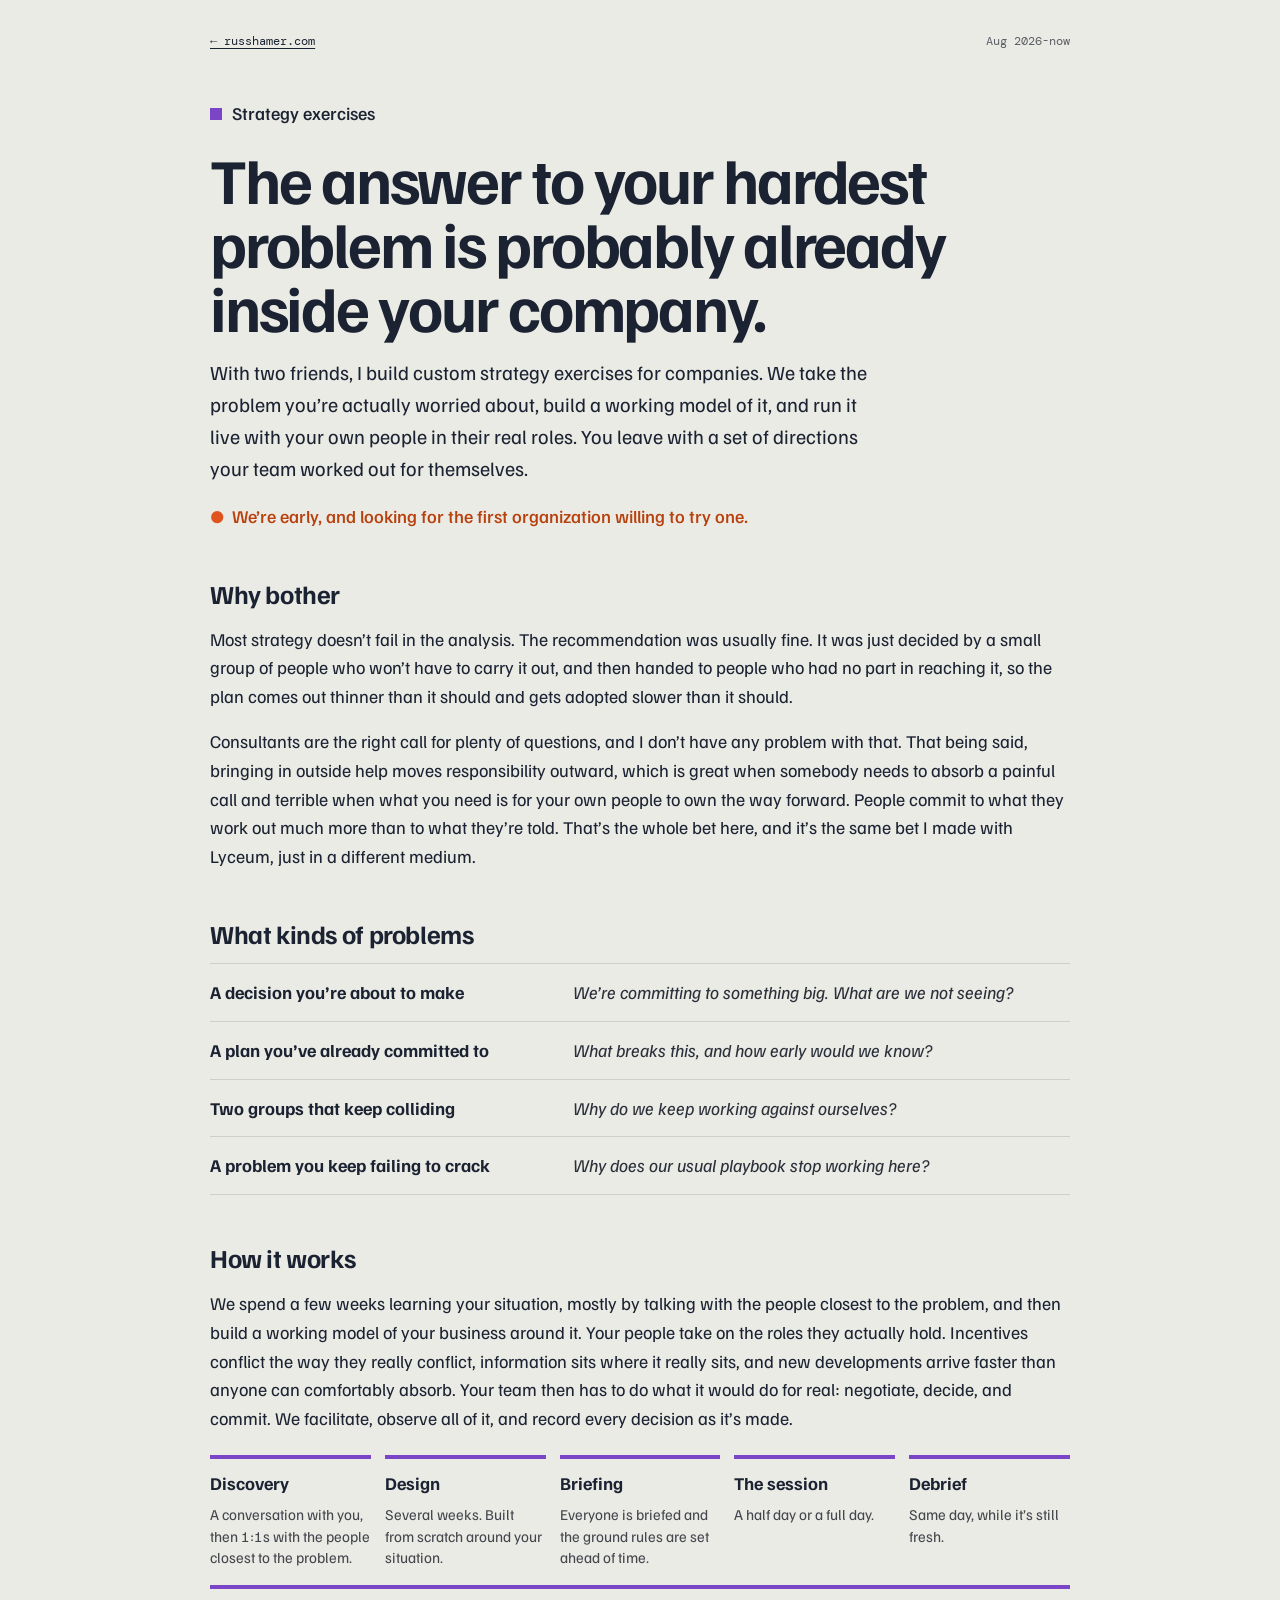
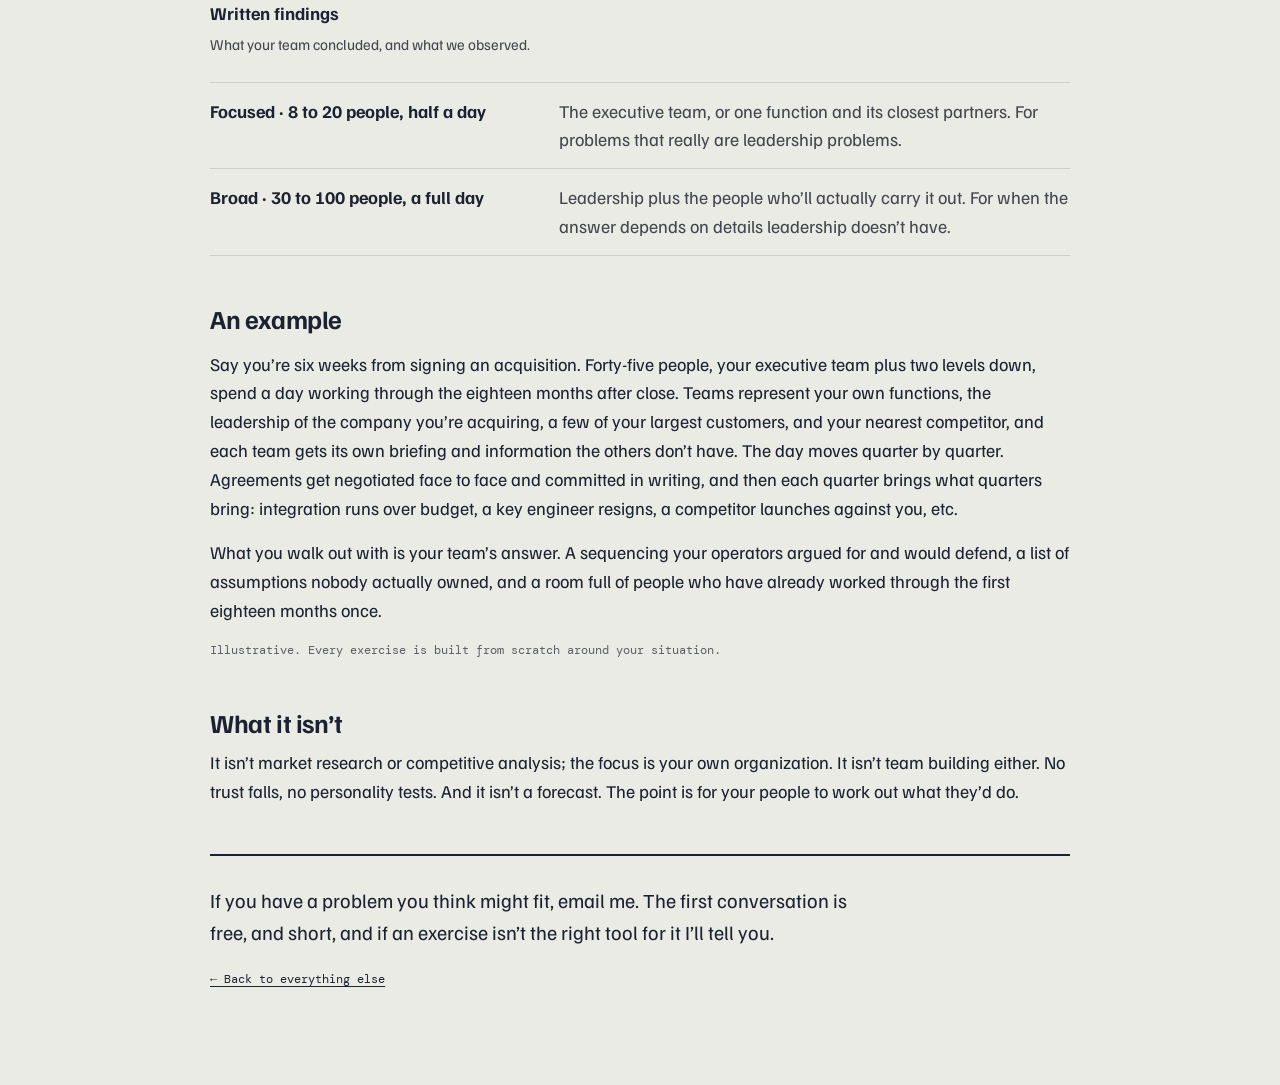
==== pages/strategy-exercises/index.html @ 643bf3dc "Build russhamer.com from the design handoff Static site generated from content/site.json by a no-dep" ====
<!doctype html>
<html lang="en">
<head>
<meta charset="utf-8">
<meta name="viewport" content="width=device-width, initial-scale=1">
<title>Strategy exercises · Russ Hamer</title>
<meta name="description" content="The answer to your hardest problem is probably already inside your company.">
<meta property="og:type" content="website">
<meta property="og:title" content="Strategy exercises · Russ Hamer">
<meta property="og:description" content="The answer to your hardest problem is probably already inside your company.">
<meta property="og:url" content="https://russhamer.com/strategy-exercises/">
<meta name="twitter:card" content="summary">
<link rel="canonical" href="https://russhamer.com/strategy-exercises/">
<link rel="icon" href="../assets/favicon.svg" type="image/svg+xml">
<link rel="preconnect" href="https://fonts.googleapis.com">
<link rel="preconnect" href="https://fonts.gstatic.com" crossorigin>
<link rel="stylesheet" href="https://fonts.googleapis.com/css2?family=Familjen+Grotesk:ital,wght@0,400;0,500;0,700;1,400&amp;family=DM+Mono:wght@400;500&amp;display=swap">
<style>
/* Values come from design-reference/strategy-exercises.dc.html. */
html{background:#ebebe5}
body{margin:0;background:#ebebe5;color:#1b2232;font-family:'Familjen Grotesk','Helvetica Neue',sans-serif;font-size:18px;line-height:1.6}
a{color:#1b2232;text-decoration-thickness:1px;text-underline-offset:3px}a:hover{color:#7a45c7}
:focus-visible{outline:2px solid #1b2232;outline-offset:3px}
p{margin:0}
.mono{font-family:'DM Mono',ui-monospace,monospace;font-size:12px}
.wrap{max-width:860px;margin:0 auto;padding:32px 22px 96px;display:flex;flex-direction:column;gap:48px}
nav{display:flex;justify-content:space-between;flex-wrap:wrap;gap:8px}
nav a,.back a{display:inline-block;padding:12px 0;margin:-12px 0}
header{display:flex;flex-direction:column;gap:18px}
.kicker{display:flex;align-items:center;gap:10px;font-weight:500}
.kicker span{width:12px;height:12px;background:#7a45c7;display:inline-block}
h1{margin:0;font-size:clamp(36px,5.6vw,64px);line-height:1;letter-spacing:-0.035em;font-weight:700}
.lede{font-size:20px;max-width:680px}
.looking{display:inline-flex;align-items:center;gap:8px;color:#b8410e;font-weight:500}
.looking span{color:#e0531f}
section{display:flex;flex-direction:column;gap:16px}
.h2{margin:0;font-size:26px;line-height:1.15;letter-spacing:-0.015em;font-weight:700}
.rows{display:flex;flex-direction:column}
.row{display:flex;flex-wrap:wrap;gap:4px 24px;padding:14px 0;border-top:1px solid #cfcfc7}
.row:last-child{border-bottom:1px solid #cfcfc7}
.row b{flex:1 1 220px;font-weight:700}
.row i{flex:2 1 260px;color:#2a2f3a}
.row span{flex:2 1 300px;color:#43464d}
.steps{display:flex;flex-wrap:wrap;gap:16px 14px;padding-top:6px}
.step{flex:1 1 150px;display:flex;flex-direction:column;gap:6px;padding-top:10px;border-top:4px solid #7a45c7}
.step b{font-weight:700}
.step span{color:#43464d;font-size:15px;line-height:1.45}
.muted{color:#5a5d64}
footer{display:flex;flex-direction:column;gap:10px;border-top:2px solid #1b2232;padding-top:28px}
footer>p:first-child{font-size:20px;max-width:640px}
.big-email{font-size:clamp(28px,4.4vw,48px);font-weight:700;letter-spacing:-0.025em;line-height:1.05;overflow-wrap:anywhere}
.back{padding-top:12px}
</style>
<script src="../assets/site.js" defer></script>
</head>
<body>
<div class="wrap">

<nav class="mono" aria-label="Site">
<a href="../">← russhamer.com</a>
<span class="muted">Aug 2026-now</span>
</nav>

<main style="display:flex;flex-direction:column;gap:48px">
<header>
<p class="kicker"><span></span>Strategy exercises</p>
<h1>The answer to your hardest problem is probably already inside your company.</h1>
<p class="lede">With two friends, I build custom strategy exercises for companies. We take the problem you’re actually worried about, build a working model of it, and run it live with your own people in their real roles. You leave with a set of directions your team worked out for themselves.</p>
<p class="looking"><span aria-hidden="true">●</span>We’re early, and looking for the first organization willing to try one.</p>
</header>

<section>
<h2 class="h2">Why bother</h2>
<p>Most strategy doesn’t fail in the analysis. The recommendation was usually fine. It was just decided by a small group of people who won’t have to carry it out, and then handed to people who had no part in reaching it, so the plan comes out thinner than it should and gets adopted slower than it should.</p>
<p>Consultants are the right call for plenty of questions, and I don’t have any problem with that. That being said, bringing in outside help moves responsibility outward, which is great when somebody needs to absorb a painful call and terrible when what you need is for your own people to own the way forward. People commit to what they work out much more than to what they’re told. That’s the whole bet here, and it’s the same bet I made with Lyceum, just in a different medium.</p>
</section>

<section style="gap:14px">
<h2 class="h2">What kinds of problems</h2>
<div class="rows">
<div class="row"><b>A decision you’re about to make</b><i>We’re committing to something big. What are we not seeing?</i></div>
<div class="row"><b>A plan you’ve already committed to</b><i>What breaks this, and how early would we know?</i></div>
<div class="row"><b>Two groups that keep colliding</b><i>Why do we keep working against ourselves?</i></div>
<div class="row"><b>A problem you keep failing to crack</b><i>Why does our usual playbook stop working here?</i></div>
</div>
</section>

<section>
<h2 class="h2">How it works</h2>
<p>We spend a few weeks learning your situation, mostly by talking with the people closest to the problem, and then build a working model of your business around it. Your people take on the roles they actually hold. Incentives conflict the way they really conflict, information sits where it really sits, and new developments arrive faster than anyone can comfortably absorb. Your team then has to do what it would do for real: negotiate, decide, and commit. We facilitate, observe all of it, and record every decision as it’s made.</p>
<div class="steps">
<div class="step"><b>Discovery</b><span>A conversation with you, then 1:1s with the people closest to the problem.</span></div>
<div class="step"><b>Design</b><span>Several weeks. Built from scratch around your situation.</span></div>
<div class="step"><b>Briefing</b><span>Everyone is briefed and the ground rules are set ahead of time.</span></div>
<div class="step"><b>The session</b><span>A half day or a full day.</span></div>
<div class="step"><b>Debrief</b><span>Same day, while it’s still fresh.</span></div>
<div class="step"><b>Written findings</b><span>What your team concluded, and what we observed.</span></div>
</div>
<div class="rows" style="padding-top:10px">
<div class="row"><b>Focused · 8 to 20 people, half a day</b><span>The executive team, or one function and its closest partners. For problems that really are leadership problems.</span></div>
<div class="row"><b>Broad · 30 to 100 people, a full day</b><span>Leadership plus the people who’ll actually carry it out. For when the answer depends on details leadership doesn’t have.</span></div>
</div>
</section>

<section>
<h2 class="h2">An example</h2>
<p>Say you’re six weeks from signing an acquisition. Forty-five people, your executive team plus two levels down, spend a day working through the eighteen months after close. Teams represent your own functions, the leadership of the company you’re acquiring, a few of your largest customers, and your nearest competitor, and each team gets its own briefing and information the others don’t have. The day moves quarter by quarter. Agreements get negotiated face to face and committed in writing, and then each quarter brings what quarters bring: integration runs over budget, a key engineer resigns, a competitor launches against you, etc.</p>
<p>What you walk out with is your team’s answer. A sequencing your operators argued for and would defend, a list of assumptions nobody actually owned, and a room full of people who have already worked through the first eighteen months once.</p>
<p class="mono muted">Illustrative. Every exercise is built from scratch around your situation.</p>
</section>

<section style="gap:10px">
<h2 class="h2">What it isn’t</h2>
<p>It isn’t market research or competitive analysis; the focus is your own organization. It isn’t team building either. No trust falls, no personality tests. And it isn’t a forecast. The point is for your people to work out what they’d do.</p>
</section>
</main>

<footer id="contact">
<p>If you have a problem you think might fit, email me. The first conversation is free, and short, and if an exercise isn’t the right tool for it I’ll tell you.</p>
<a class="email big-email" data-u="hello" data-d="russhamer.com" hidden></a><noscript><span class="big-email">hello [at] russhamer [dot] com</span></noscript>
<p class="mono back"><a href="../">← Back to everything else</a></p>
</footer>

</div>
</body>
</html>
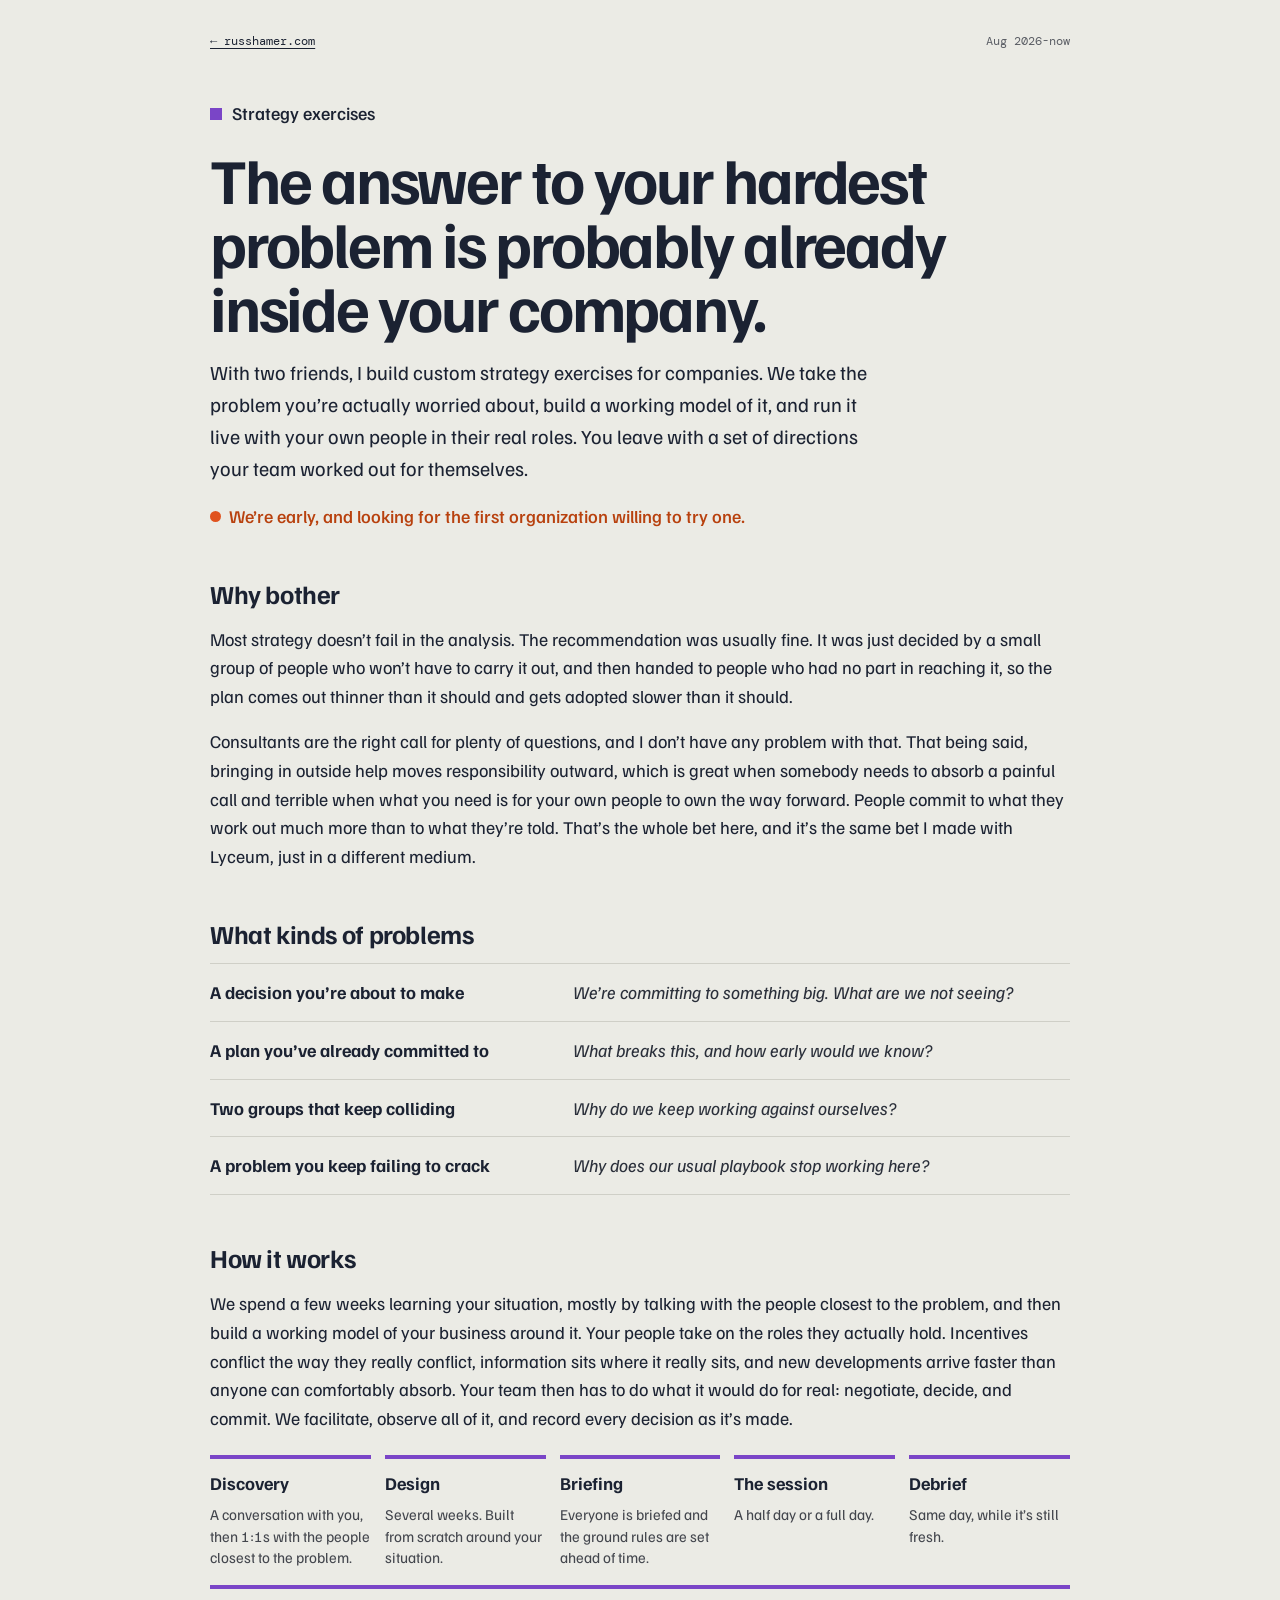
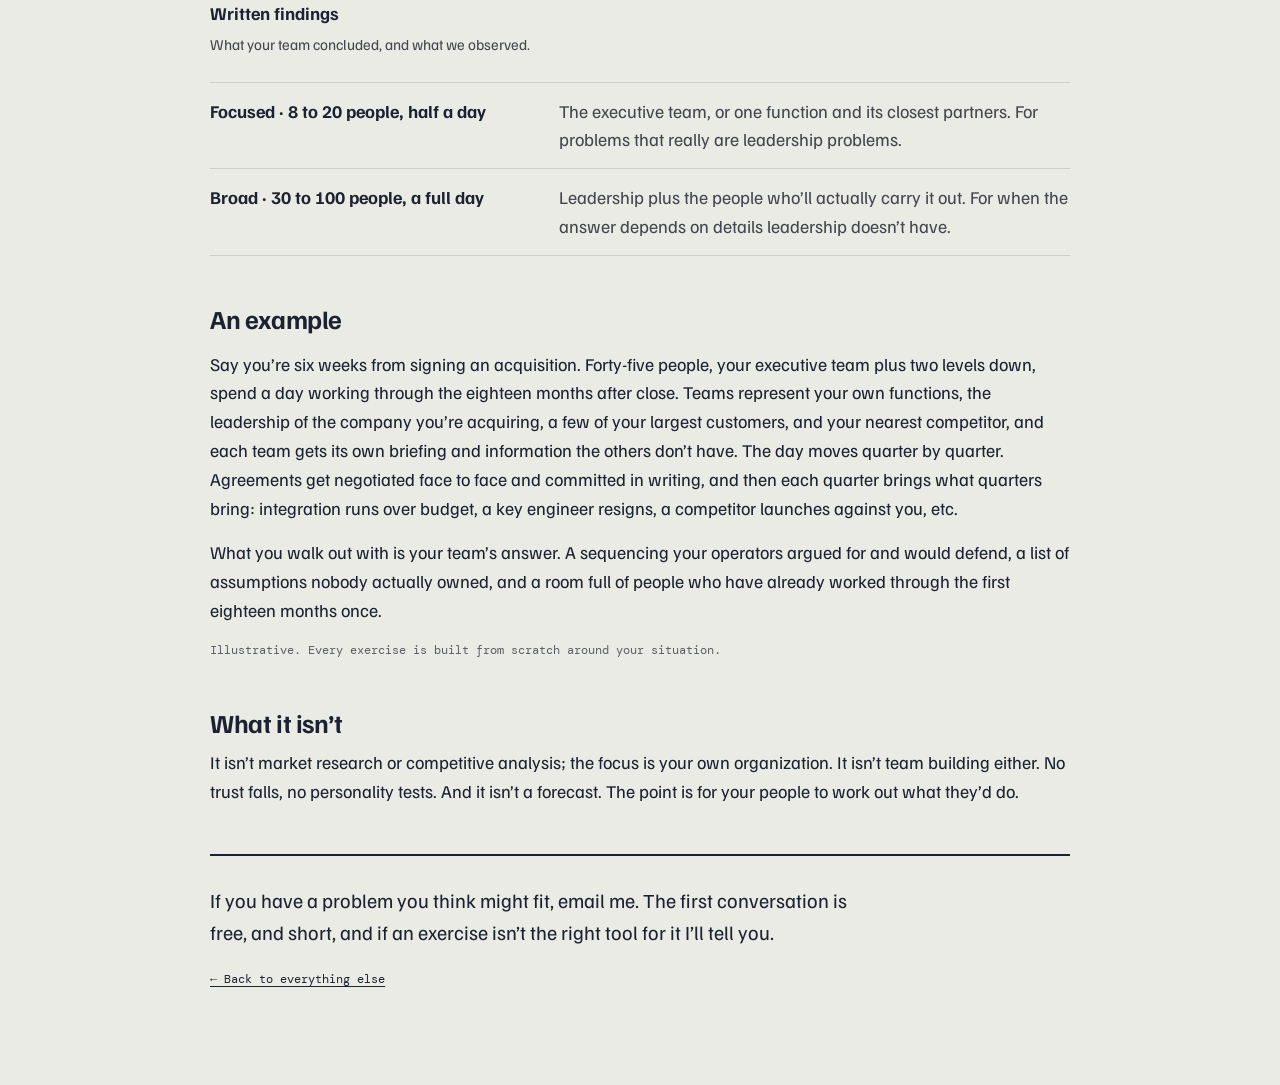
==== commit 401cbe65: "Close the ISU gap, bury Unveiled in Get, make orange dots visible - Illinois State (job and esports " ====
--- a/pages/strategy-exercises/index.html
+++ b/pages/strategy-exercises/index.html
@@ -32,7 +32,7 @@
 h1{margin:0;font-size:clamp(36px,5.6vw,64px);line-height:1;letter-spacing:-0.035em;font-weight:700}
 .lede{font-size:20px;max-width:680px}
 .looking{display:inline-flex;align-items:center;gap:8px;color:#b8410e;font-weight:500}
-.looking span{color:#e0531f}
+.looking span{display:inline-block;width:11px;height:11px;border-radius:50%;background:#e0531f;flex:0 0 auto}
 section{display:flex;flex-direction:column;gap:16px}
 .h2{margin:0;font-size:26px;line-height:1.15;letter-spacing:-0.015em;font-weight:700}
 .rows{display:flex;flex-direction:column}
@@ -66,7 +66,7 @@
 <p class="kicker"><span></span>Strategy exercises</p>
 <h1>The answer to your hardest problem is probably already inside your company.</h1>
 <p class="lede">With two friends, I build custom strategy exercises for companies. We take the problem you’re actually worried about, build a working model of it, and run it live with your own people in their real roles. You leave with a set of directions your team worked out for themselves.</p>
-<p class="looking"><span aria-hidden="true">●</span>We’re early, and looking for the first organization willing to try one.</p>
+<p class="looking"><span aria-hidden="true"></span>We’re early, and looking for the first organization willing to try one.</p>
 </header>
 
 <section>
